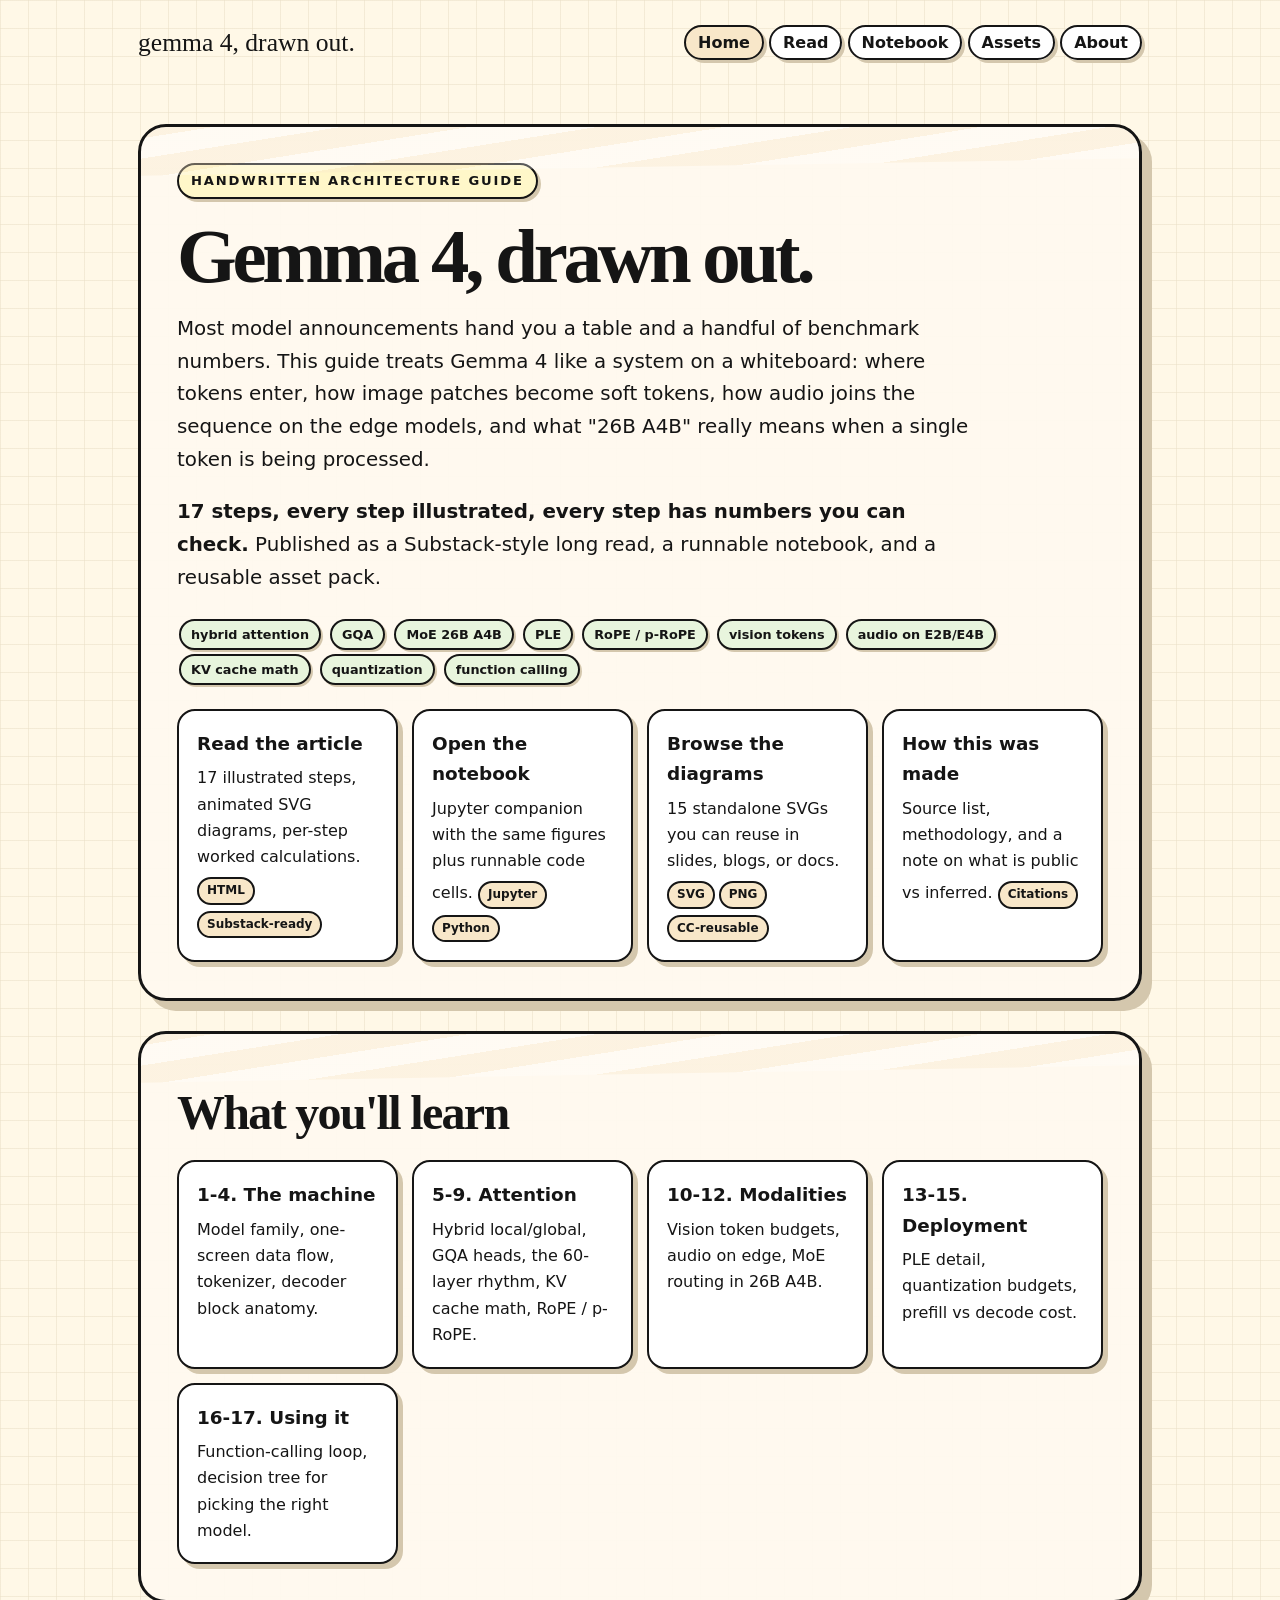
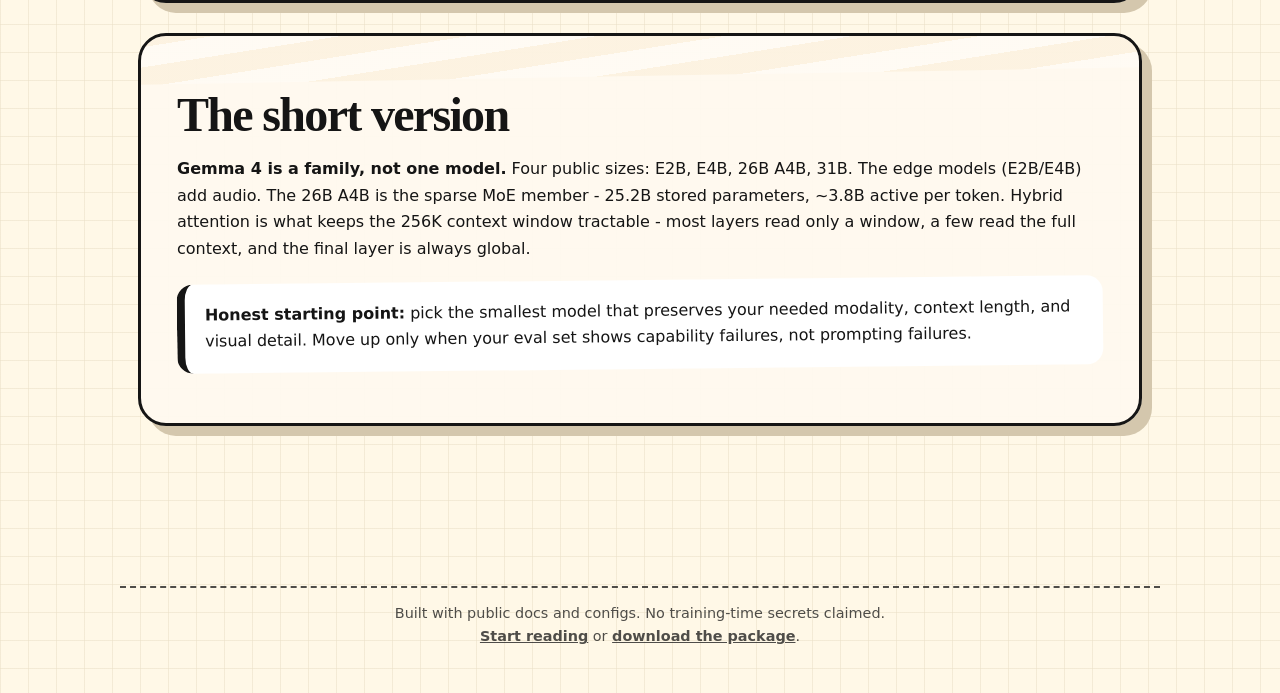
==== site/index.html @ 5684346e "Bumping guide" ====
<!doctype html>
<html lang="en">
<head>
<meta charset="utf-8">
<meta name="viewport" content="width=device-width, initial-scale=1">
<title>Gemma 4, drawn out - a handwritten architecture guide</title>
<meta name="description" content="A source-backed, visual explainer of the Gemma 4 architecture: hybrid attention, GQA, MoE, PLE, RoPE, KV cache math, vision and audio tokens, function calling, and quantization.">
<meta property="og:title" content="Gemma 4, drawn out">
<meta property="og:description" content="A handwritten architecture guide with animated diagrams, calculations, and citations.">
<meta property="og:type" content="article">
<link rel="stylesheet" href="styles.css">
</head>
<body>
<header class="sitehead">
  <span class="brand">gemma 4, drawn out.</span>
  <nav>
    <a href="index.html" class="active">Home</a>
    <a href="article.html">Read</a>
    <a href="notebook.html">Notebook</a>
    <a href="assets.html">Assets</a>
    <a href="about.html">About</a>
  </nav>
</header>

<main>
  <section class="sheet">
    <span class="kicker">Handwritten architecture guide</span>
    <h1>Gemma 4, drawn out.</h1>
    <p class="lede">Most model announcements hand you a table and a handful of benchmark numbers. This guide treats Gemma 4 like a system on a whiteboard: where tokens enter, how image patches become soft tokens, how audio joins the sequence on the edge models, and what "26B A4B" really means when a single token is being processed.</p>
    <p class="lede"><strong>17 steps, every step illustrated, every step has numbers you can check.</strong> Published as a Substack-style long read, a runnable notebook, and a reusable asset pack.</p>
    <div style="margin:22px 0">
      <span class="tag">hybrid attention</span>
      <span class="tag">GQA</span>
      <span class="tag">MoE 26B A4B</span>
      <span class="tag">PLE</span>
      <span class="tag">RoPE / p-RoPE</span>
      <span class="tag">vision tokens</span>
      <span class="tag">audio on E2B/E4B</span>
      <span class="tag">KV cache math</span>
      <span class="tag">quantization</span>
      <span class="tag">function calling</span>
    </div>
    <div class="nav-grid">
      <a class="nav-card" href="article.html">
        <strong>Read the article</strong>
        17 illustrated steps, animated SVG diagrams, per-step worked calculations.
        <span class="pill">HTML</span><span class="pill">Substack-ready</span>
      </a>
      <a class="nav-card" href="notebook.html">
        <strong>Open the notebook</strong>
        Jupyter companion with the same figures plus runnable code cells.
        <span class="pill">Jupyter</span><span class="pill">Python</span>
      </a>
      <a class="nav-card" href="assets.html">
        <strong>Browse the diagrams</strong>
        15 standalone SVGs you can reuse in slides, blogs, or docs.
        <span class="pill">SVG</span><span class="pill">PNG</span><span class="pill">CC-reusable</span>
      </a>
      <a class="nav-card" href="about.html">
        <strong>How this was made</strong>
        Source list, methodology, and a note on what is public vs inferred.
        <span class="pill">Citations</span>
      </a>
    </div>
  </section>

  <section class="sheet">
    <h2>What you'll learn</h2>
    <div class="nav-grid">
      <div class="nav-card"><strong>1-4. The machine</strong>Model family, one-screen data flow, tokenizer, decoder block anatomy.</div>
      <div class="nav-card"><strong>5-9. Attention</strong>Hybrid local/global, GQA heads, the 60-layer rhythm, KV cache math, RoPE / p-RoPE.</div>
      <div class="nav-card"><strong>10-12. Modalities</strong>Vision token budgets, audio on edge, MoE routing in 26B A4B.</div>
      <div class="nav-card"><strong>13-15. Deployment</strong>PLE detail, quantization budgets, prefill vs decode cost.</div>
      <div class="nav-card"><strong>16-17. Using it</strong>Function-calling loop, decision tree for picking the right model.</div>
    </div>
  </section>

  <section class="sheet">
    <h2>The short version</h2>
    <p><strong>Gemma 4 is a family, not one model.</strong> Four public sizes: E2B, E4B, 26B A4B, 31B. The edge models (E2B/E4B) add audio. The 26B A4B is the sparse MoE member - 25.2B stored parameters, ~3.8B active per token. Hybrid attention is what keeps the 256K context window tractable - most layers read only a window, a few read the full context, and the final layer is always global.</p>
    <div class="callout sticky"><strong>Honest starting point:</strong> pick the smallest model that preserves your needed modality, context length, and visual detail. Move up only when your eval set shows capability failures, not prompting failures.</div>
  </section>
</main>

<footer class="sitefoot">
  Built with public docs and configs. No training-time secrets claimed.<br>
  <a href="article.html" style="color:var(--ink);font-weight:800">Start reading</a> or
  <a href="downloads/" style="color:var(--ink);font-weight:800">download the package</a>.
</footer>
</body>
</html>
---- site/styles.css ----
:root{--ink:#151515;--paper:#fffaf0;--grid:#eadfc8;--blue:#e2f1ff;--green:#e8f5dd;--pink:#fbf0f9;--tan:#f8e7c9;--yellow:#fff7c9;--shadow:#d4c7ad;}
*{box-sizing:border-box}
html{scroll-behavior:smooth}
body{margin:0;color:var(--ink);font-family:ui-rounded,"Avenir Next",Inter,system-ui,-apple-system,BlinkMacSystemFont,"Segoe UI",sans-serif;background:linear-gradient(90deg,rgba(234,223,200,.55) 1px,transparent 1px),linear-gradient(rgba(234,223,200,.55) 1px,transparent 1px),#fff8e7;background-size:28px 28px;line-height:1.65;}
article,main{max-width:1040px;margin:0 auto;padding:30px 18px 90px}
.sheet{background:rgba(255,250,240,.93);border:3px solid var(--ink);border-radius:28px;box-shadow:10px 10px 0 var(--shadow);padding:36px;margin:30px 0;position:relative;overflow:hidden}
.sheet:before{content:"";position:absolute;left:-30px;right:-30px;top:-30px;height:70px;background:repeating-linear-gradient(-8deg,rgba(255,255,255,.65) 0 20px,rgba(248,231,201,.8) 20px 40px);transform:rotate(-1deg);opacity:.45;pointer-events:none}
.kicker{font-size:.82rem;font-weight:800;text-transform:uppercase;letter-spacing:.14em;background:var(--yellow);display:inline-block;border:2px solid var(--ink);border-radius:999px;padding:5px 12px;box-shadow:3px 3px 0 var(--shadow)}
h1{font-family:"Comic Sans MS","Bradley Hand",ui-rounded,cursive;font-size:clamp(2.3rem,6vw,5.4rem);line-height:.94;margin:22px 0 18px;letter-spacing:-.055em}
h2{font-family:"Comic Sans MS","Bradley Hand",ui-rounded,cursive;font-size:clamp(1.9rem,4vw,3rem);line-height:1.04;margin:18px 0 12px;letter-spacing:-.035em}
h3{font-size:1.25rem;margin:24px 0 8px}
.lede{font-size:1.24rem;max-width:800px}
.note-card{border:2.5px solid var(--ink);border-radius:20px;background:#fff;box-shadow:5px 5px 0 var(--shadow);padding:18px;margin:20px 0}
.sticky{background:var(--yellow);transform:rotate(-.6deg)}
.small{font-size:.92rem}
.muted{opacity:.78}
.nav-grid{display:grid;grid-template-columns:repeat(auto-fit,minmax(220px,1fr));gap:14px;margin-top:22px}
.nav-card{text-decoration:none;color:var(--ink);border:2.5px solid var(--ink);border-radius:18px;background:#fff;padding:18px;box-shadow:5px 5px 0 var(--shadow);display:block;transition:transform .1s,box-shadow .1s}
.nav-card:hover{transform:translate(-2px,-2px);box-shadow:8px 8px 0 var(--shadow)}
.nav-card strong{font-size:1.15rem;display:block;margin-bottom:6px}
.nav-card .pill{display:inline-block;border:2px solid var(--ink);border-radius:999px;background:var(--tan);padding:2px 8px;margin:6px 4px 0 0;font-size:.75rem;font-weight:800}
.pill{display:inline-block;border:2px solid var(--ink);border-radius:999px;background:var(--tan);padding:2px 8px;margin:2px;font-size:.8rem;font-weight:800}
.callout{border-left:8px solid var(--ink);background:#fff;padding:18px 20px;border-radius:16px;margin:18px 0}
.calc{font-family:ui-monospace,SFMono-Regular,Menlo,Consolas,monospace;background:#151515;color:#fffbe9;border-radius:18px;padding:18px;white-space:pre-wrap;overflow:auto;border:3px solid #151515;box-shadow:5px 5px 0 var(--shadow);line-height:1.55}
.tag{display:inline-block;background:var(--green);border:2px solid var(--ink);border-radius:999px;padding:3px 10px;font-size:.8rem;font-weight:800;margin:2px;box-shadow:2px 2px 0 var(--shadow)}
header.sitehead{max-width:1040px;margin:0 auto;padding:22px 18px 0;display:flex;align-items:center;justify-content:space-between;flex-wrap:wrap;gap:14px}
header.sitehead a{text-decoration:none;color:var(--ink);font-weight:800;border:2px solid var(--ink);border-radius:999px;padding:6px 12px;background:#fff;box-shadow:3px 3px 0 var(--shadow)}
header.sitehead a.active{background:var(--tan)}
header.sitehead .brand{font-family:"Comic Sans MS","Bradley Hand",ui-rounded,cursive;font-size:1.6rem}
footer.sitefoot{max-width:1040px;margin:40px auto 30px;padding:14px 18px;border-top:2px dashed var(--ink);text-align:center;font-size:.9rem;opacity:.75}
.asset-grid{display:grid;grid-template-columns:repeat(auto-fit,minmax(280px,1fr));gap:16px}
.asset-card{background:#fff;border:2.5px solid var(--ink);border-radius:18px;padding:14px;box-shadow:5px 5px 0 var(--shadow)}
.asset-card img,.asset-card object{width:100%;height:auto;border-radius:12px;background:var(--paper)}
.asset-card h3{margin:8px 0 6px}
.asset-card a{font-weight:800;color:var(--ink);text-decoration:underline}
@media (max-width:760px){.sheet{padding:24px 16px}h1{font-size:2.6rem}}
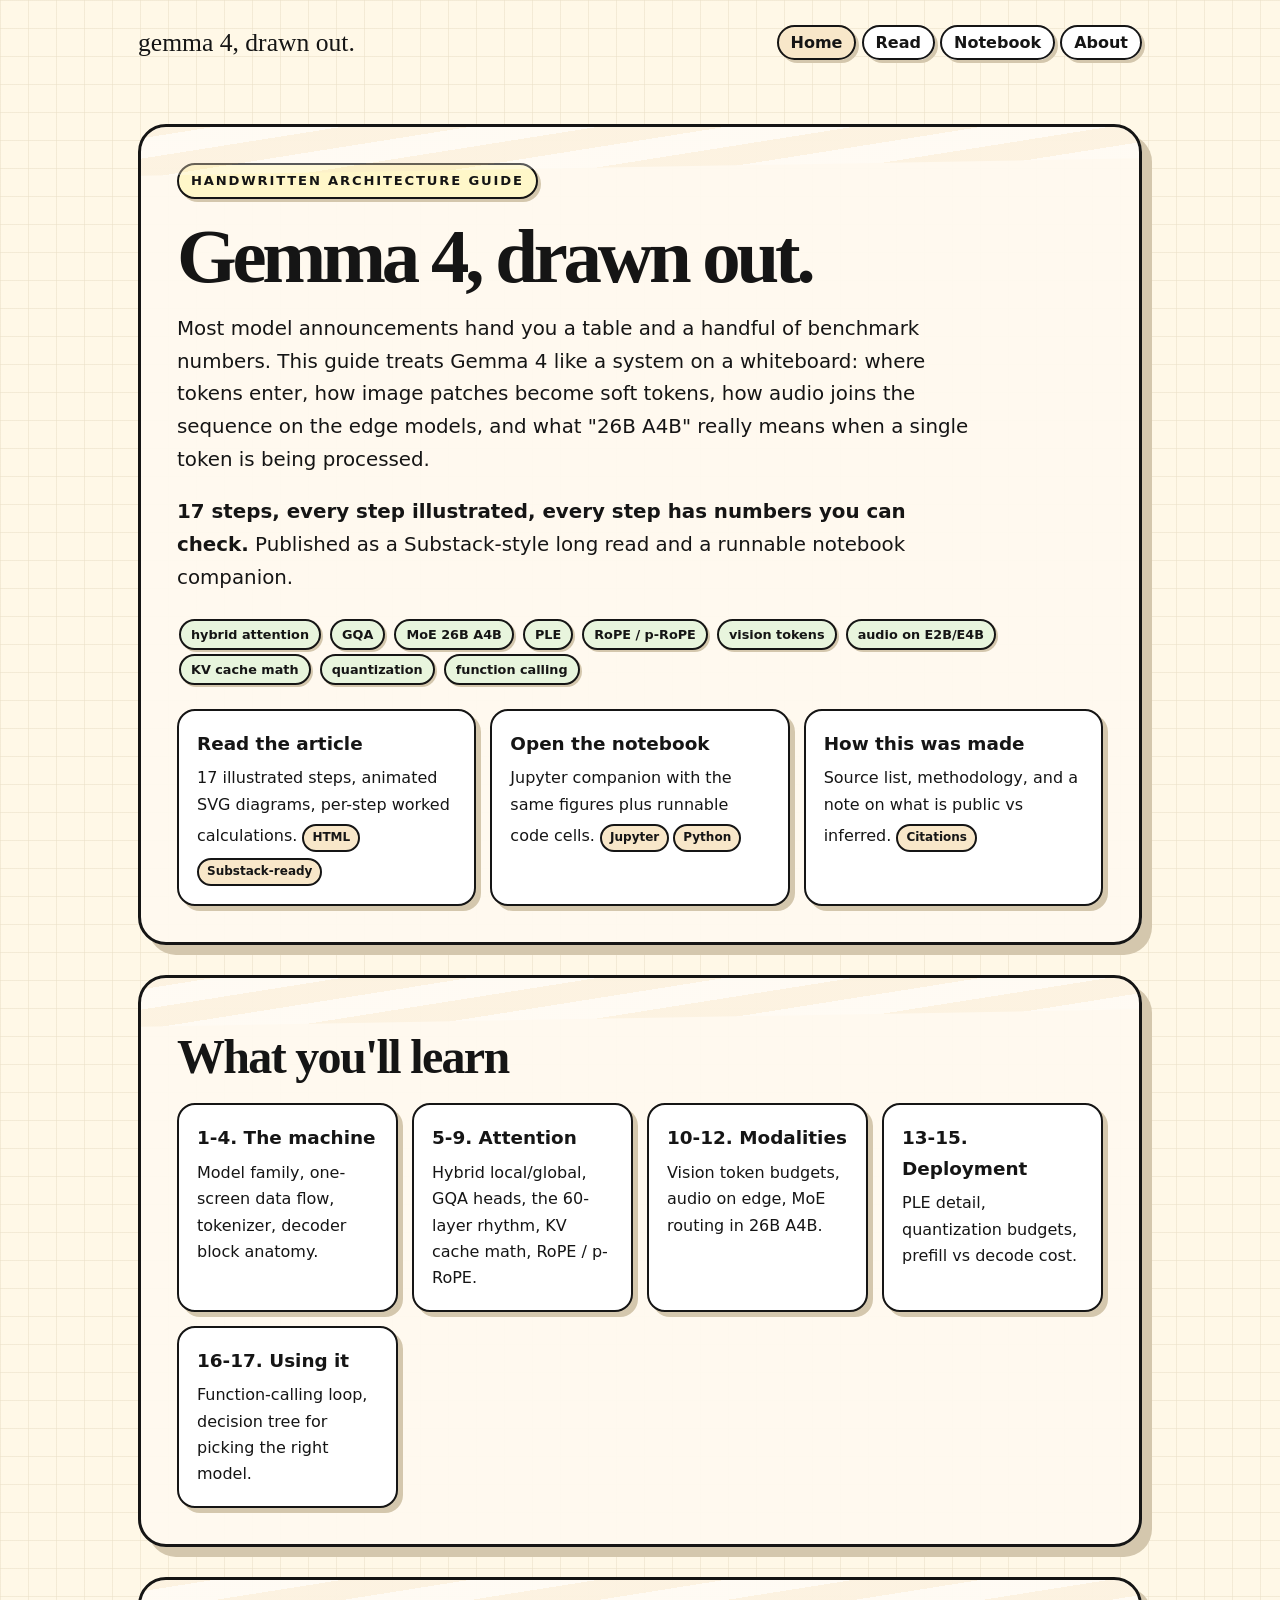
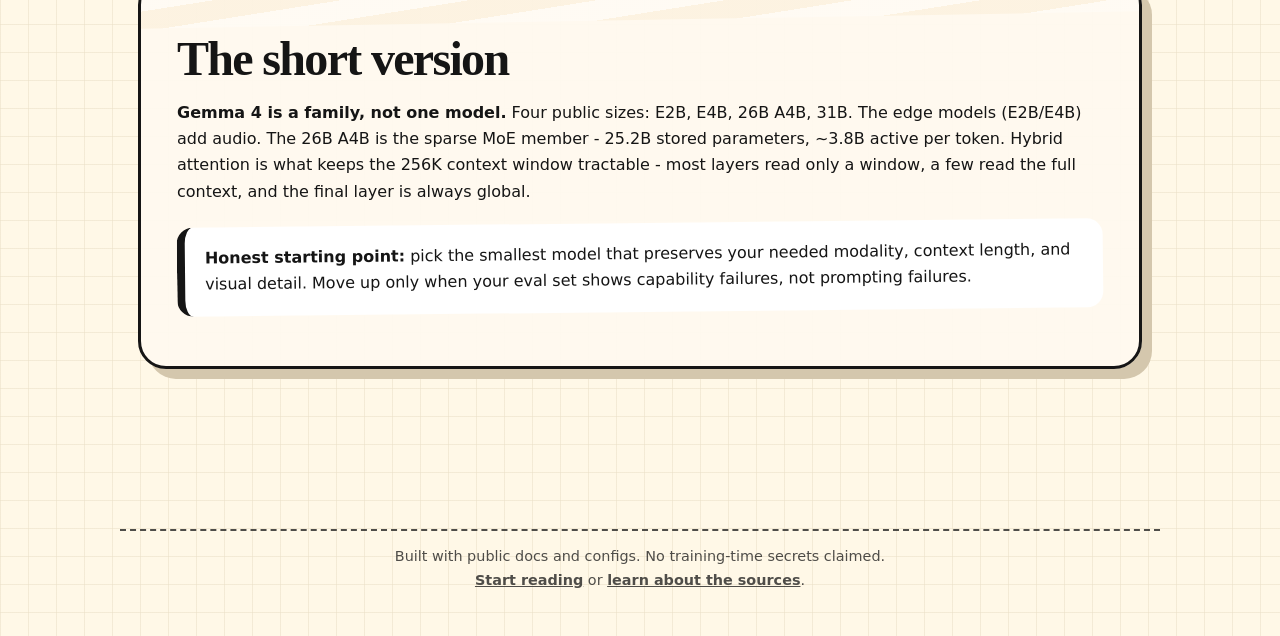
==== commit 8bc98c5c: "Update site structure: Removed 'Assets' page and links, replaced with 'About' page across multiple f" ====
--- a/site/index.html
+++ b/site/index.html
@@ -17,7 +17,6 @@
     <a href="index.html" class="active">Home</a>
     <a href="article.html">Read</a>
     <a href="notebook.html">Notebook</a>
-    <a href="assets.html">Assets</a>
     <a href="about.html">About</a>
   </nav>
 </header>
@@ -27,7 +26,7 @@
     <span class="kicker">Handwritten architecture guide</span>
     <h1>Gemma 4, drawn out.</h1>
     <p class="lede">Most model announcements hand you a table and a handful of benchmark numbers. This guide treats Gemma 4 like a system on a whiteboard: where tokens enter, how image patches become soft tokens, how audio joins the sequence on the edge models, and what "26B A4B" really means when a single token is being processed.</p>
-    <p class="lede"><strong>17 steps, every step illustrated, every step has numbers you can check.</strong> Published as a Substack-style long read, a runnable notebook, and a reusable asset pack.</p>
+    <p class="lede"><strong>17 steps, every step illustrated, every step has numbers you can check.</strong> Published as a Substack-style long read and a runnable notebook companion.</p>
     <div style="margin:22px 0">
       <span class="tag">hybrid attention</span>
       <span class="tag">GQA</span>
@@ -50,11 +49,6 @@
         <strong>Open the notebook</strong>
         Jupyter companion with the same figures plus runnable code cells.
         <span class="pill">Jupyter</span><span class="pill">Python</span>
-      </a>
-      <a class="nav-card" href="assets.html">
-        <strong>Browse the diagrams</strong>
-        15 standalone SVGs you can reuse in slides, blogs, or docs.
-        <span class="pill">SVG</span><span class="pill">PNG</span><span class="pill">CC-reusable</span>
       </a>
       <a class="nav-card" href="about.html">
         <strong>How this was made</strong>
@@ -85,7 +79,7 @@
 <footer class="sitefoot">
   Built with public docs and configs. No training-time secrets claimed.<br>
   <a href="article.html" style="color:var(--ink);font-weight:800">Start reading</a> or
-  <a href="downloads/" style="color:var(--ink);font-weight:800">download the package</a>.
+  <a href="about.html" style="color:var(--ink);font-weight:800">learn about the sources</a>.
 </footer>
 </body>
 </html>
